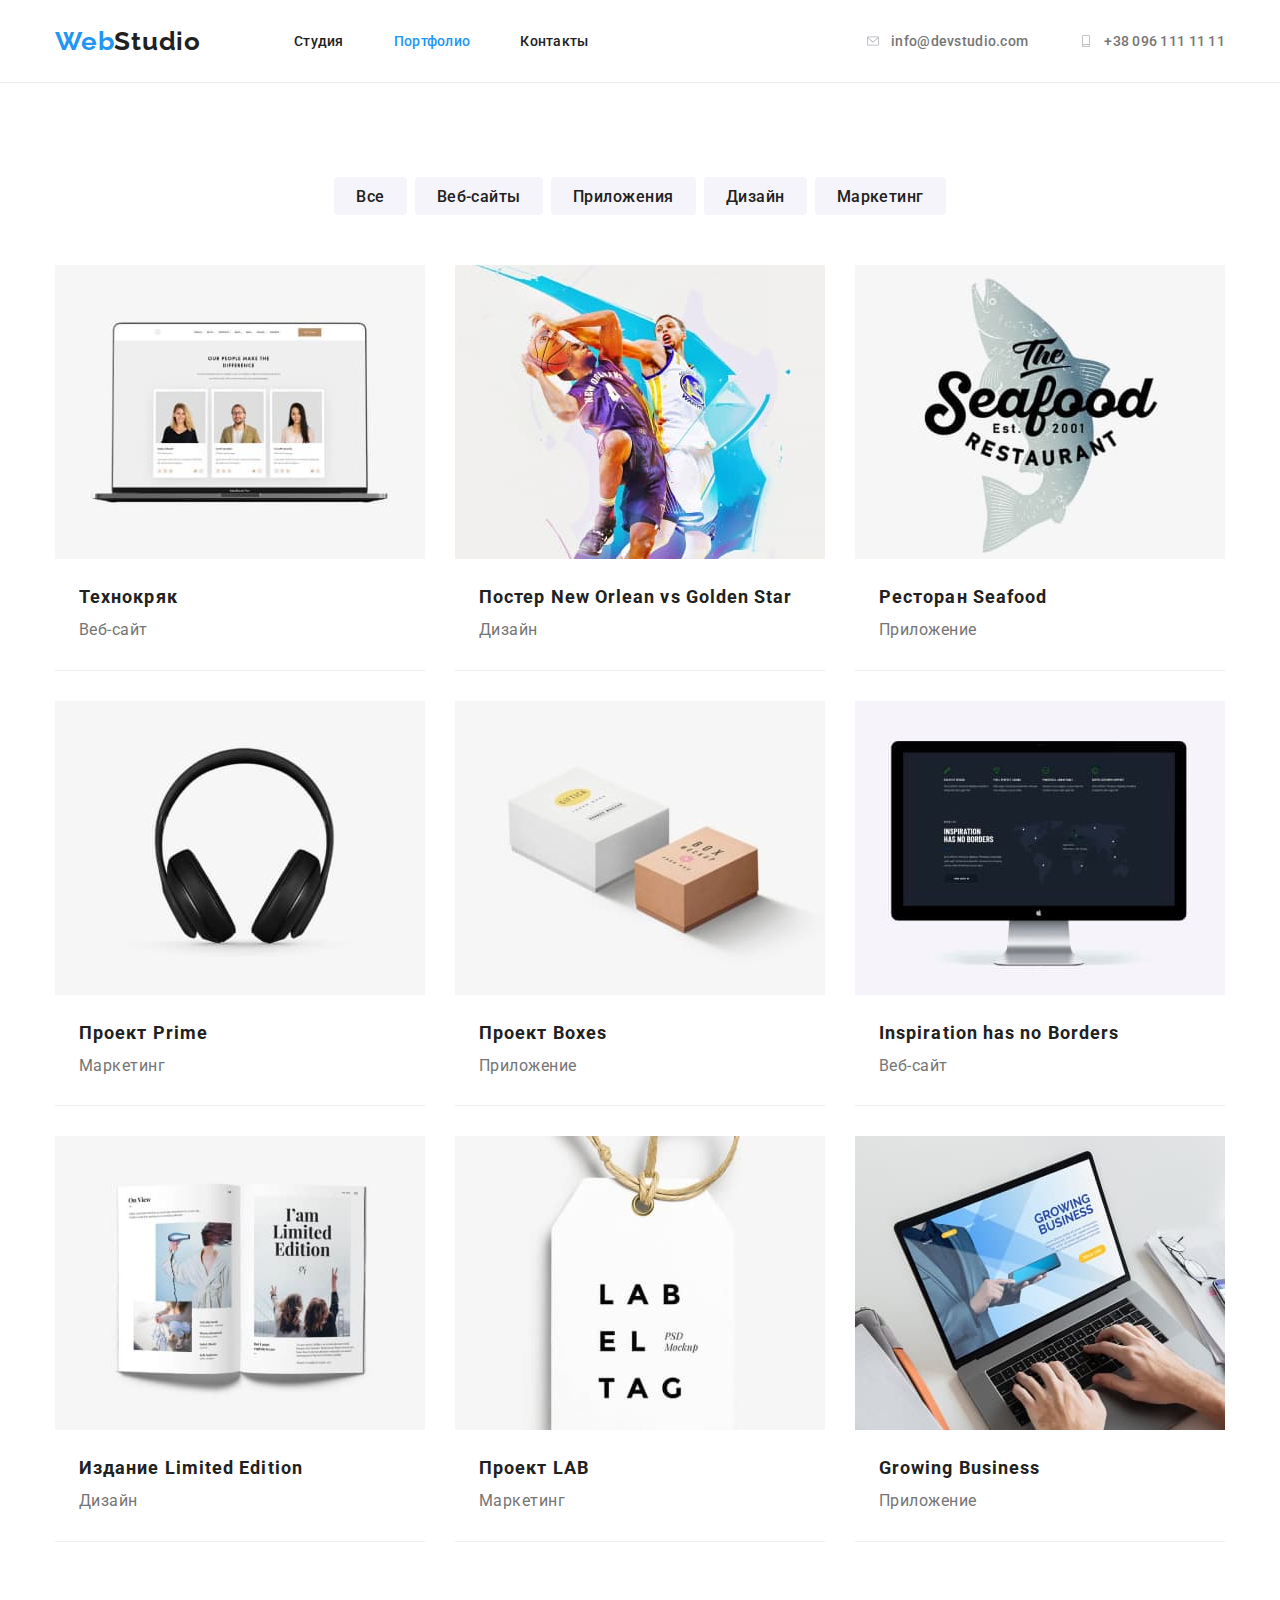
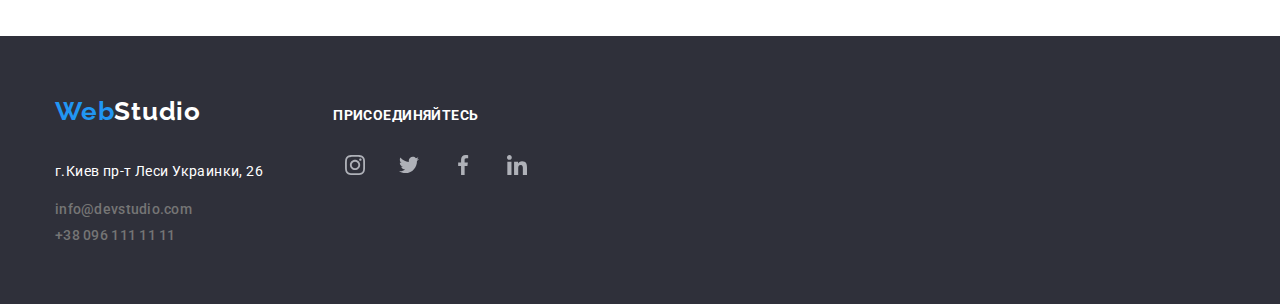
==== portfolio.html @ 6a150557 "Created project basics" ====
<!DOCTYPE html>
<html lang="en">

<head>
  <meta charset="UTF-8">
  <meta http-equiv="X-UA-Compatible" content="IE=edge">
  <meta name="viewport" content="width=device-width, initial-scale=1.0">
  <title>Portfolio</title>
  <link rel="preconnect" href="https://fonts.gstatic.com">
  <link href="https://fonts.googleapis.com/css2?family=Raleway:wght@700&family=Roboto:wght@400;500;700;900&display=swap"
    rel="stylesheet">
  <link rel="stylesheet" href="https://cdnjs.cloudflare.com/ajax/libs/modern-normalize/1.0.0/modern-normalize.min.css">
  <link rel="stylesheet" href="./css/styles.css">

</head>

<body>
  <!-- ==========HEADER========== -->
  <header class="header">
    <div class="container">
      <!-- =============HEADER-NAVIGATION============= -->
      <nav class="site-nav">
        <a class="header-logo link" href="./index.html"><span class="accent-logo">Web</span>Studio</a>
        <ul class="site-nav-list list">
          <li class="site-nav-list-item"><a href="./index.html" class="site-nav-list-link link">Студия</a>
          </li>
          <li class="site-nav-list-item"><a href="./portfolio.html"
              class="site-nav-list-link link current">Портфолио</a>
          </li>
          <li class="site-nav-list-item"><a href="" class="site-nav-list-link link">Контакты</a></li>
        </ul>
      </nav>
      <!--=============HEADER-CONTACTS-NAV=================-->
      <div>
      <ul class="contacts-nav list">
        <li class="contacts-nav-item" lang="en"><a class="contacts-nav-link link"
            href="mailto:info@devstudio.com">info@devstudio.com
            <svg class="icon-envelope">
              <use href="../img/icons.svg#envelope"></use>
            </svg>
          </a></li>
        <li class="contacts-nav-item"><a class="contacts-nav-link link" href="tel:+380961111111">+38 096 111
            11 11
            <svg class="icon-smartphone">
              <use href="../img/icons.svg#smartphone"></use>
            </svg>
          </a></li>
      </ul>
      </div>
    </div>
  </header>

  <main class="portfolio-page">

    <section class="portfolio-projects section">
      <div class="container">
        <!-- ==============PORTFOLIO-BUTTONS=============== -->
        <ul class="radiobuttons-list">
          <li class="radiobuttons-list-item"><button class="portfolio-button" type="button">Все</button></li>
          <li class="radiobuttons-list-item"><button class="portfolio-button" type="button">Веб-сайты</button>
          </li>
          <li class="radiobuttons-list-item"><button class="portfolio-button" type="button">Приложения</button></li>
          <li class="radiobuttons-list-item"><button class="portfolio-button" type="button">Дизайн</button>
          </li>
          <li class="radiobuttons-list-item"><button class="portfolio-button" type="button">Маркетинг</button>
          </li>
        </ul>

        <!-- ==============PORTFOLIO-PROJECTS=============== -->
        <!-- заголовок спрячется, но добавить aria label -->
        <h1 class="portfolio-title">Наши работы</h1>
        <ul class="portfolio-projects-list list">
          <li class="portfolio-projects-list-item"><a class="portfolio-project-card-link link" href="">
              <img class="portfolio-project-photo" src="./img/img_porfolio/img01.jpg" alt="вебсайт Технокряк" width="370">
              <div class="portfolio-project-card-text">
                <h2 class="project-title">Технокряк</h2>
                <p class="project-description">Веб-сайт</p>
              </div>
            </a>
          </li>
          <li class="portfolio-projects-list-item"><a class="portfolio-project-card-link link" href="">
              <img class="portfolio-project-photo" src="./img/img_porfolio/img02.jpg" alt="дизайн постера New Orlean"
                width="370">
              <div class="portfolio-project-card-text">
                <h2 class="project-title">Постер New Orlean vs Golden Star</h2>
                <p class="project-description">Дизайн</p>
              </div>
            </a>
          </li>
          <li class="portfolio-projects-list-item"> <a class="portfolio-project-card-link link" href=""><img class="portfolio-project-photo"
                src="./img/img_porfolio/img03.jpg" alt="приложение ресторана Seafood" width="370">
              <div class="portfolio-project-card-text">
                <h2 class="project-title">Ресторан Seafood</h2>
                <p class="project-description">Приложение</p>
              </div>
            </a>
          </li>
          <li class="portfolio-projects-list-item"> <a class="portfolio-project-card-link link" href=""><img class="portfolio-project-photo"
                src="./img/img_porfolio/img04.jpg" alt="маркетинг проекта Prime" width="370">
              <div class="portfolio-project-card-text">
                <h2 class="project-title">Проект Prime</h2>
                <p class="project-description">Маркетинг</p>
              </div>
            </a>
          </li>
          <li class="portfolio-projects-list-item"> <a class="portfolio-project-card-link link" href=""><img class="portfolio-project-photo"
                src="./img/img_porfolio/img05.jpg" alt="приложение Boxes" width="370">
              <div class="portfolio-project-card-text">
                <h2 class="project-title">Проект Boxes</h2>
                <p class="project-description">Приложение</p>
              </div>
            </a>
          </li>
          <li class="portfolio-projects-list-item"> <a class="portfolio-project-card-link link" href=""><img class="portfolio-project-photo"
                src="./img/img_porfolio/img06.jpg" alt="вебсайт Inspiration" width="370">
              <div class="portfolio-project-card-text">
                <h2 class="project-title">Inspiration has no Borders</h2>
                <p class="project-description">Веб-сайт</p>
              </div>
            </a>
          </li>
          <li class="portfolio-projects-list-item"> <a class="portfolio-project-card-link link" href=""><img class="portfolio-project-photo"
                src="./img/img_porfolio/img07.jpg" alt="дизайн издания Limited Edition" width="370">
              <div class="portfolio-project-card-text">
                <h2 class="project-title">Издание Limited Edition</h2>
                <p class="project-description">Дизайн</p>
              </div>
            </a>
          </li>
          <li class="portfolio-projects-list-item"> <a class="portfolio-project-card-link link" href=""><img class="portfolio-project-photo"
                src="./img/img_porfolio/img08.jpg" alt="маркетинг проекта LAB" width="370">
              <div class="portfolio-project-card-text">
                <h2 class="project-title">Проект LAB</h2>
                <p class="project-description">Маркетинг</p>
              </div>
            </a>
          </li>
          <li class="portfolio-projects-list-item"> <a class="portfolio-project-card-link link" href=""><img class="portfolio-project-photo"
                src="./img/img_porfolio/img09.jpg" alt="приложение Growing Business" width="370">
              <div class="portfolio-project-card-text">
                <h2 class="project-title">Growing Business</h2>
                <p class="project-description">Приложение</p>
              </div>
            </a>
          </li>
        </ul>
      </div>
    </section>
  </main>

  <!-- ==========FOOTER============== -->

<footer class="footer">
  <div class="container">
    <div class="footer-wrapper">
      <div class="left-side">
        <a class="footer-logo link" href="./index.html"><span class="accent-logo">Web</span>Studio</a>
        <address lang="ru">
          <ul class="footer-links list">
            <li class="footer-links-item"><a class="footer-address link"
                href="https://www.google.com/maps/place/%D0%B1%D1%83%D0%BB.+%D0%9B%D0%B5%D1%81%D0%B8+%D0%A3%D0%BA%D1%80%D0%B0%D0%B8%D0%BD%D0%BA%D0%B8,+26,+%D0%9A%D0%B8%D0%B5%D0%B2,+02000/@50.4265807,30.5361971,17z/data=!3m1!4b1!4m5!3m4!1s0x40d4cf0e033ecbe9:0x57a4dffefec77da0!8m2!3d50.4265807!4d30.5383859"
                target="_blank">г.Киев
                пр-т Леси Украинки, 26</a></li>
            <li class="footer-links-item"><a class="footer-links-link link"
                href="mailto:info@devstudio.com">info@devstudio.com</a></li>
            <li class="footer-links-item"><a class="footer-links-link link" href="tel:+380961111111">+38 096 111 11
                11</a></li>
          </ul>
        </address>
      </div>
      <div class="right-side">
        <div class="join-us">
          <p class="join-us-slogan">присоединяйтесь</p>
          <ul class="social-links-list list">
            <li class="social-links-list-item">
              <svg class="social-links-icon">
                <use href="./img/icons.svg#instagram"></use>
              </svg>
            </li>
            <li class="social-links-list-item">
              <svg class="social-links-icon">
                <use href="./img/icons.svg#twitter"></use>
              </svg>
            </li>
            <li class="social-links-list-item">
              <svg class="social-links-icon">
                <use href="./img/icons.svg#facebook"></use>
              </svg>
            </li>
            <li class="social-links-list-item">
              <svg class="social-links-icon">
                <use href="./img/icons.svg#linkedin"></use>
              </svg>
            </li>
          </ul>
        </div>
      </div>
    </div>
  </div>
</footer>
</body>

</html>
---- css/styles.css ----
:root {
  --primary-text-color: #212121;
  --secondary-text-color: #757575;
  --accent-color: #2196f3;
  --white-color: #ffffff;
  --primary-font-family: "Roboto", sans-serif;
  --primary-font-style: normal;
  --secondary-bg-color: #f5f4fa;
  --basic-icon-color: #afb1b8;
}

/* Roboto 400, 500, 700, 900, Raleway 700
font-family: "Raleway", sans-serif;
font-family: "Roboto", sans-serif;*/

/* main css */
h1,
h2,
h3,
h4,
h5,
h6,
p {
  margin: 0;
}

ul,
ol {
  padding: 0;
  margin: 0;
}

img {
  display: block;
}

.list {
  list-style: none;
}

.link {
  text-decoration: none;
}

body {
  background-color: var(--white-color);
  color: var(--primary-text-color);
  font-family: var(--primary-font-family);
  font-style: var(--primary-font-style);
}

/* ==========COMPONENTS============ */
/* ========BUTTON=========== */
.button {
  display: block;
  cursor: pointer;
  min-width: 200px;
  min-height: 50px;
  background-color: var(--accent-color);
  color: #ffffff;
  text-align: center;
  border: none;
  border-radius: 3px;
  font-size: 16px;
  font-weight: 700;
  line-height: 1.88;
  letter-spacing: 0.06em;
  margin: 0 auto;
}
.button:hover,
.button:focus {
  color: #000000;
}
/* ========end of BUTTON=========== */
/* ========LOGO=========== */
.header-logo,
.accent-logo,
.footer-logo {
  font-family: "Raleway", sans-serif;
  font-weight: 700;
  font-size: 26px;
  line-height: 1.2;
  letter-spacing: 0.03em;
}
.header-logo {
  color: var(--primary-text-color);
  padding-top: 24px;
  padding-bottom: 24px;
  margin-right: 93px;
}
.footer-logo {
  display: inline-block;
  color: var(--white-color);
  margin-bottom: 33px;
}
.accent-logo {
  color: var(--accent-color);
}
/* ========end of LOGO=========== */

.container {
  width: 1200px;
  padding-left: 15px;
  padding-right: 15px;
  margin-left: auto;
  margin-right: auto;
}
.section {
  padding-top: 94px;
  padding-bottom: 94px;
}
/* ==========end of COMPONENTS============ */

/* =========HEADER=========== */

.header {
  background-color: var(--white-color);
  margin: 0;
  border-bottom: 1px solid #ececec;
}
.header .container {
  display: flex;
  align-items: center;
  justify-content: space-between;
}

/* ======HEADER-NAVIGATION======= */
.site-nav,
.site-nav-list,
.contacts-nav {
  display: flex;
  align-items: center;
}
.site-nav-list {
  justify-content: space-between;
}
.site-nav-list-item {
  padding-top: 32px;
  padding-bottom: 32px;
}
.site-nav-list-link {
  color: var(--primary-text-color);
  font-weight: 500;
  font-size: 14px;
  line-height: 1.1;
  letter-spacing: 0.02em;
}
.site-nav-list-item:not(:last-child) {
  margin-right: 50px;
}
.site-nav-list-link:hover,
.site-nav-list-link:focus {
  color: var(--accent-color);
}
.site-nav-list-link.current {
  color: var(--accent-color);
}
.site-nav-list-link.current:active {
  color: var(--accent-color);
}
/* ======end of HEADER-NAVIGATION======= */

/* ======HEADER CONTACTS-NAV======= */
.contacts-nav-link {
  display: inline-block;
  align-items: center;
  color: var(--secondary-text-color);
  font-weight: 500;
  font-size: 14px;
  line-height: 1.1;
  letter-spacing: 0.02em;
}
.contacts-nav-link:hover,
.contacts-nav-link:focus {
  color: var(--accent-color);
}
.contacts-nav-link:hover .icon-envelope,
.contacts-nav-link:focus .icon-envelope {
  fill: var(--accent-color);
}
.contacts-nav-link:hover .icon-smartphone,
.contacts-nav-link:focus .icon-smartphone {
  fill: var(--accent-color);
}
.contacts-nav-item:not(:last-child) {
  margin-right: 50px;
}
.icon-envelope {
  display: inline-block;
  width: 16px;
  height: 12px;
  fill: var(--basic-icon-color);
  margin-right: 10px;
}
.contacts-nav-link {
  display: flex;
  flex-direction: row-reverse;
  align-items: center;
  justify-content: center;
}
.icon-smartphone {
  display: inline-block;
  width: 16px;
  height: 12px;
  fill: var(--basic-icon-color);
  margin-right: 10px;
}

/* ======end of HEADER CONTACTS-NAV======= */
/* =========end of HEADER=========== */

/* ==========MAIN PAGE sections============== */
/* ==========HERO============ */
.hero-title,
.feature-title {
  text-transform: uppercase;
}
.hero {
  background-color: #2f303a;
  background-image: linear-gradient(
      rgba(47, 48, 58, 0.4),
      rgba(47, 48, 58, 0.4)
    ),
    url("../img/hero1600bg.jpg");
  background-repeat: no-repeat;
  background-position: center;
  background-size: cover;
  max-width: 1600px;
  background-origin: padding-box;
  margin: 0 auto;
}

.hero .container {
  padding-top: 200px;
  padding-bottom: 200px;
}
.hero-title {
  font-size: 44px;
  font-weight: 900;
  line-height: 1.4;
  letter-spacing: 0.06em;
  color: var(--white-color);
  margin-bottom: 30px;
  text-align: center;
}

/* =============FEATURES==================== */

.feature-section,
.about-section {
  background-color: var(--white-color);
}
.feature-list {
  display: flex;
  flex-direction: row;
  flex-wrap: wrap;
  align-items: center;
  margin-top: -30px;
  margin-left: -30px;
}
.feature-list-item {
  flex-basis: calc((100% - 4 * 30px) / 4);
  margin-top: 30px;
  margin-left: 30px;
}
.feature-section .section-title {
  display: none;
}
.section-title,
.feature-title {
  font-weight: 700;
  line-height: 1.2;
  letter-spacing: 0.03em;
}
.section-title {
  font-size: 36px;
  margin-bottom: 50px;
  text-align: center;
}
.feature-title {
  font-weight: 700;
  font-size: 14px;
  line-height: 1.2;
  letter-spacing: 0.03em;
  margin-bottom: 10px;
}
.feature-section .feature-description {
  margin: 0;
}
.feature-list-item {
  display: flex;
  flex-direction: column;
}
.feature-item-logo {
  display: block;
  width: 70px;
  height: 70px;
}
.feature-card-wrapper-top {
  display: flex;
  width: 270px;
  height: 120px;
  background-color: var(--secondary-bg-color);
  margin-bottom: 30px;
  align-items: center;
  justify-content: center;
  padding: 25px 100px;
}
/* =============end of FEATURES==================== */
/* =============ABOUT==================== */
.about-list {
  display: flex;
  flex-wrap: wrap;
  margin-top: -30px;
  margin-left: -30px;
}
.about-list-item {
  flex-basis: calc((100% - 3 * 30px) / 3);
  margin-top: 30px;
  margin-left: 30px;
}
.feature-section {
  padding-bottom: 0;
}
/* =============end of ABOUT==================== */
/* =============OUR TEAM==================== */
.team-section {
  background-color: var(--secondary-bg-color);
}
.team-role,
.feature-description {
  color: var(--secondary-text-color);
  font-size: 14px;
  font-weight: 400;
  line-height: 1.7;
  letter-spacing: 0.03em;
}
.team-role {
  display: inline-block;
  font-size: 16px;
  margin: 0 0 16px 0;
}
.team-member-name {
  font-weight: 500;
  font-size: 16px;
  line-height: 1.2;
  letter-spacing: 0.03em;
  margin-bottom: 10px;
}
.our-team-list {
  display: flex;
  flex-wrap: wrap;
  margin-top: -30px;
  margin-left: -30px;
}
.our-team-list-item {
  flex-basis: calc((100% - 4 * 30px) / 4);
  margin-top: 30px;
  margin-left: 30px;
}
.member-card-text {
  padding-top: 30px;
  padding-bottom: 30px;
  text-align: center;
  background-color: var(--white-color);
}
.social-links-list-item {
  display: block;
  width: 44px;
  height: 44px;
  border: 1px solid transparent;
  border-radius: 50%;
  display: flex;
  align-items: center;
  justify-content: center;
}
.social-links-list-item:not(:last-child) {
  margin-right: 10px;
}
.social-links-icon {
  display: block;
  width: 20px;
  height: 20px;
  fill: var(--basic-icon-color);
}
.social-links-list-item:hover,
.social-links-list-item:focus {
  background-color: var(--accent-color);
  border: 1px solid transparent;
}
.social-links-list-item:hover .social-links-icon,
.social-links-list-item:focus .social-links-icon {
  fill: var(--white-color);
}

.social-links-list {
  display: flex;
  align-items: center;
  justify-content: center;
}
.our-team-list-item {
  filter: drop-shadow(0px 4px 4px rgba(0, 0, 0, 0.25));
}
/* =============end of OUR TEAM==================== */
/* =============OUR CLIENTS==================== */
.icon-logo {
  fill: var(--basic-icon-color);
  display: flex;
  align-items: center;
  justify-content: center;
  background-size: cover;
}
.icon-logo:hover,
.icon-logo:focus {
  fill: var(--accent-color);
}
.our-clients-list-item:hover,
.our-clients-list-item:focus {
  border-color: var(--accent-color);
}
.icon-logo-1 {
  display: block;
  width: 45px;
  height: 50px;
}
.icon-logo-2 {
  display: block;
  width: 40px;
  height: 52px;
}
.icon-logo-3 {
  display: block;
  width: 42px;
  height: 43px;
}
.icon-logo-4 {
  display: block;
  width: 80px;
  height: 43px;
}
/* 4-му лого не применяется его правильный размер, он слишком мал */
.icon-logo-5 {
  display: block;
  width: 59px;
  height: 47px;
}
.icon-logo-6 {
  display: block;
  width: 89px;
  height: 46px;
}

.our-clients-list {
  display: flex;
  flex-direction: row;
  align-items: center;
  justify-content: space-between;
  flex-wrap: wrap;
  margin-top: -30px;
  margin-left: -30px;
}
.our-clients-list-item {
  flex-basis: calc((100% - 6 * 30px) / 6);
  border: 1px solid var(--basic-icon-color);
  border-radius: 4px;
  min-height: 90px;
  margin-top: 30px;
  margin-left: 30px;
  box-sizing: border-box;
}

/* =============end of OUR CLIENTS==================== */

/* =============FOOTER==================== */
.footer {
  background-color: #2f303a;
  padding-top: 60px;
  padding-bottom: 60px;
}
.footer-address {
  display: inline-block;
  color: var(--white-color);
  font-style: var(--primary-font-style);
  font-size: 14px;
  font-weight: 400;
  line-height: 1.7;
  letter-spacing: 0.03em;
  margin-bottom: 8px;
}
.footer-links-item:not(:last-child) {
  margin-bottom: 8px;
}
.footer-links-link {
  font-style: normal;
  color: var(--secondary-text-color);
  font-weight: 500;
  font-size: 14px;
  line-height: 1.1;
  letter-spacing: 0.02em;
}
.footer-address:hover,
.footer-address:focus,
.footer-links-link:hover,
.footer-links-link:focus {
  color: var(--accent-color);
}
/* .footer-address:visited,
.footer-links-link:visited {
  color: var(--white-color);
} */
/* !!!!!!! - после открытия вебсайта в отдельном tab цвет остается accent, не белым. Что добавить? 
Когда добавляю :visited, пропадает hover&focus*/

.join-us-slogan {
  display: block;
  font-weight: 700;
  font-size: 14px;
  line-height: 1.1;
  letter-spacing: 0.03em;
  text-transform: uppercase;
  color: var(--white-color);
  margin-left: 70px;
  margin-bottom: 20px;
  margin-top: 12px;
}
.footer-wrapper {
  display: flex;
}
.join-us .social-links-list {
  margin-left: 70px;
}
.right-side {
  display: flex;
  flex-direction: column;
  justify-content: space-between;
  vertical-align: top;
}
/* ============END OF FOOTER=========== */
/* ==========END of MAIN PAGE sections============== */

/* ===========PORTFOLIO page============== */

.portfolio-page {
  background-color: var(--white-color);
  margin: 0;
}
.portfolio-title {
  display: none;
}

/*========PORTFOLIO-BUTTONS==========  */
.radiobuttons-list {
  display: flex;
  justify-content: center;
}
.radiobuttons-list-item {
  display: inline-block;
  padding: 0;
  margin-bottom: 50px;
}
.radiobuttons-list-item:not(:last-child) {
  margin-right: 8px;
}
.portfolio-button {
  font-weight: 500;
  font-size: 16px;
  line-height: 1.6;
  letter-spacing: 0.03em;
  color: var(--primary-text-color);
  background-color: var(--secondary-bg-color);
  border: none;
  border-radius: 4px;
  min-height: 38px;
  padding: 6px 22px;
}
.portfolio-button:hover,
.portfolio-button:focus {
  color: var(--white-color);
  background-color: var(--accent-color);
}
/*========end of PORTFOLIO-BUTTONS==========  */
/*========PORTFOLIO-PROJECTS==========  */
.portfolio-projects-list {
  display: flex;
  flex-wrap: wrap;
  margin-left: -30px;
  margin-top: -30px;
  margin-right: -30px;
}
.portfolio-projects-list-item {
  margin-left: 30px;
  margin-top: 30px;
  border-bottom: 1px solid #eeeeee;
}

.portfolio-projects-list-item:hover,
.portfolio-projects-list-item:focus {
  filter: drop-shadow(0px 4px 4px rgba(0, 0, 0, 0.25));
}

.portfolio-project-card-text {
  padding: 20px 24px;
  background-color: var(--white-color);
}
.project-title {
  font-weight: 700;
  font-size: 18px;
  line-height: 2;
  color: var(--primary-text-color);
  letter-spacing: 0.06em;
}
.project-description {
  font-weight: 400;
  font-size: 16px;
  line-height: 1.9;
  color: var(--secondary-text-color);
  letter-spacing: 0.03em;
  margin-bottom: 4px;
}

/* ===========END of PORTFOLIO page============== */
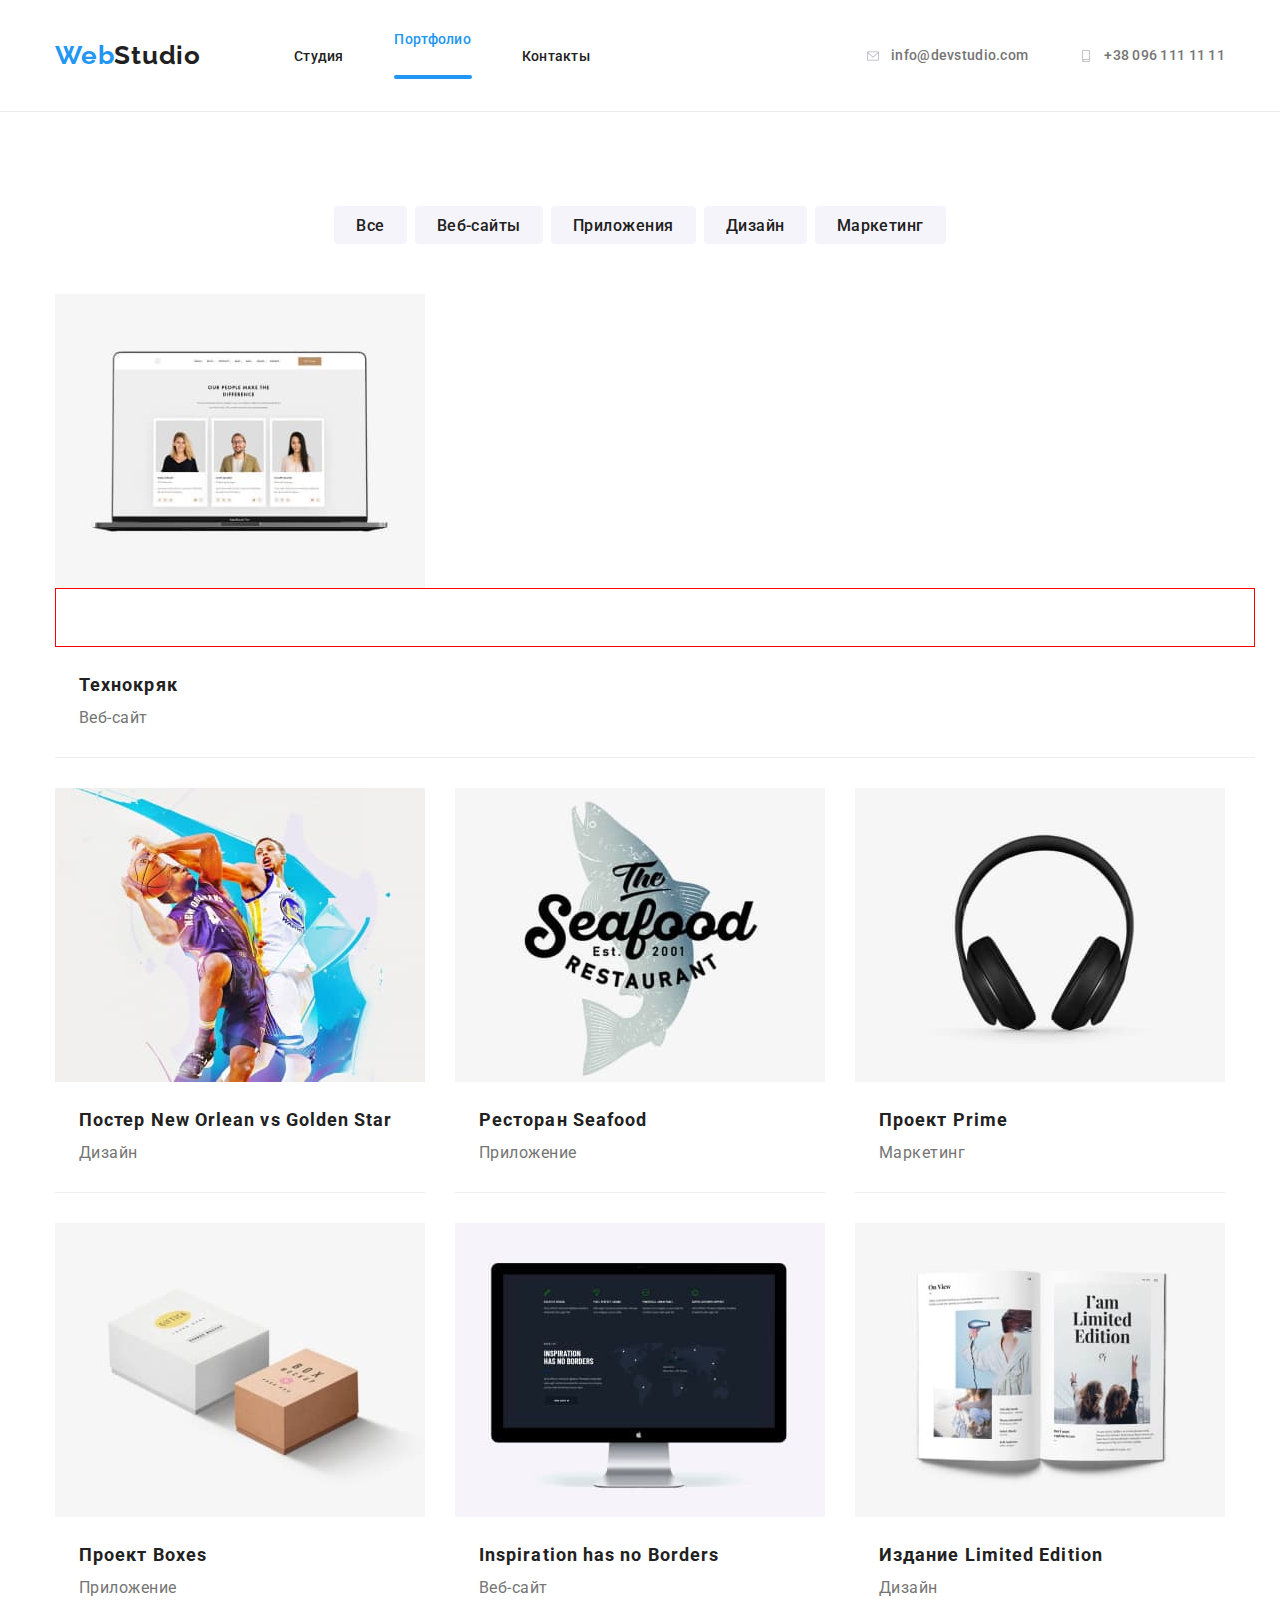
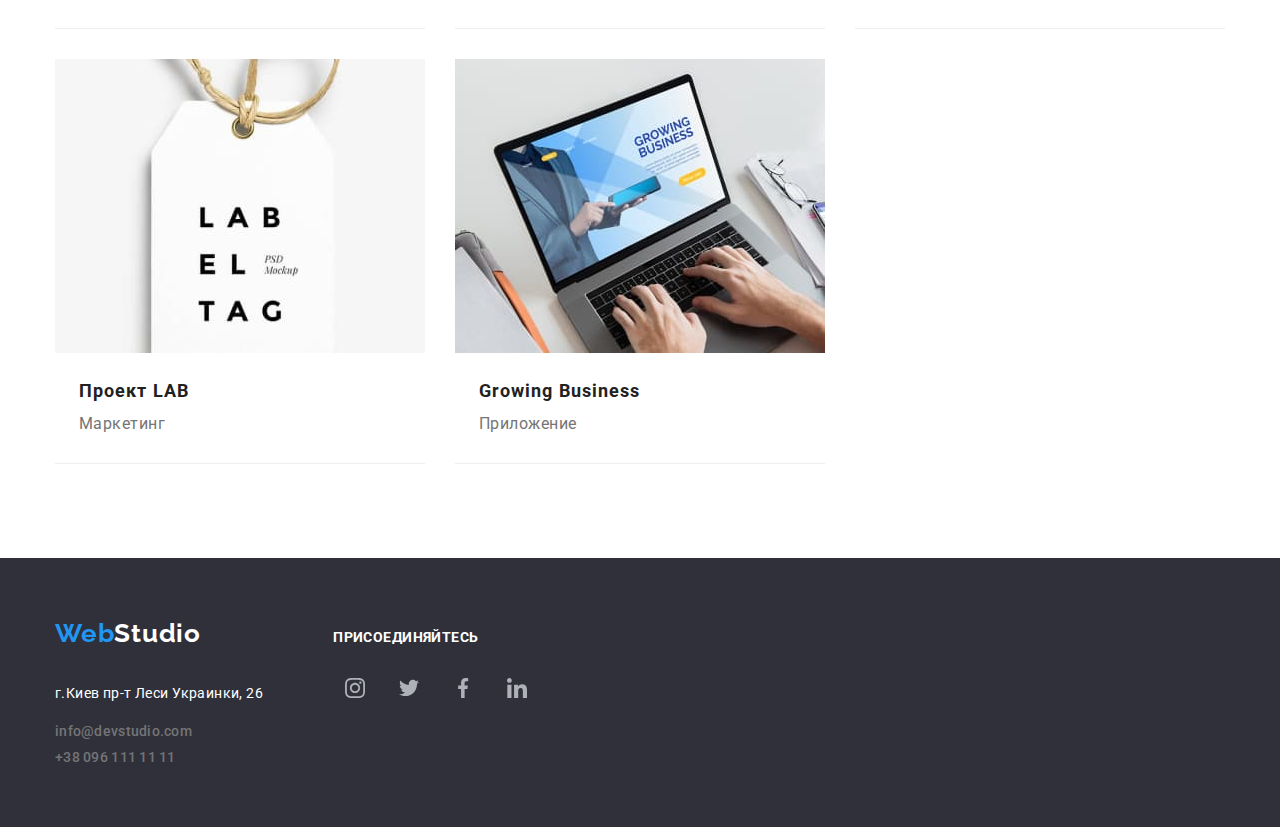
==== commit afa5411f: "added modal & thumb text" ====
--- a/portfolio.html
+++ b/portfolio.html
@@ -70,8 +70,14 @@
         <!-- заголовок спрячется, но добавить aria label -->
         <h1 class="portfolio-title">Наши работы</h1>
         <ul class="portfolio-projects-list list">
-          <li class="portfolio-projects-list-item"><a class="portfolio-project-card-link link" href="">
-              <img class="portfolio-project-photo" src="./img/img_porfolio/img01.jpg" alt="вебсайт Технокряк" width="370">
+          <li class="portfolio-projects-list-item">
+            <a class="portfolio-project-card-link link" href="">
+
+                  <img class="portfolio-project-photo" src="./img/img_porfolio/img01.jpg" alt="вебсайт Технокряк" width="370">
+                  <p class="overlay-text">Технокряк это современная площадка распространения коронавируса. Компании используют эту
+                    платформу для цифрового
+                    шпионажа и атак на защищённые сервера конкурентов.</p>
+
               <div class="portfolio-project-card-text">
                 <h2 class="project-title">Технокряк</h2>
                 <p class="project-description">Веб-сайт</p>
--- a/css/styles.css
+++ b/css/styles.css
@@ -47,6 +47,7 @@
   color: var(--primary-text-color);
   font-family: var(--primary-font-family);
   font-style: var(--primary-font-style);
+  /* padding-top: высота шапки 82,4px*/
 }
 
 /* ==========COMPONENTS============ */
@@ -114,6 +115,10 @@
 /* =========HEADER=========== */
 
 .header {
+  /* position: fixed;
+  width: 100%;
+  top: 0;
+  left: 0; */
   background-color: var(--white-color);
   margin: 0;
   border-bottom: 1px solid #ececec;
@@ -157,6 +162,23 @@
 }
 .site-nav-list-link.current:active {
   color: var(--accent-color);
+}
+.current {
+  display: flex;
+  flex-direction: column;
+  align-items: center;
+  /* опустить ниже */
+}
+
+.current::after {
+  content: "";
+  display: inline-block;
+  width: 78px;
+  /* не ОК для студии, задать переменной по длине слова */
+  height: 4px;
+  border-radius: 2px;
+  background-color: var(--accent-color);
+  margin-top: 28px;
 }
 /* ======end of HEADER-NAVIGATION======= */
 
@@ -243,6 +265,64 @@
   margin-bottom: 30px;
   text-align: center;
 }
+.backdrop {
+  cursor: not-allowed;
+  display: flex;
+  width: 100vw;
+  height: 100vh;
+  background-color: rgba(0, 0, 0, 0.1);
+  border: 1px solid rgba(0, 0, 0, 0.1);
+  position: fixed;
+  left: 0;
+  right: 0;
+  top: 0;
+  bottom: 0;
+  margin: auto;
+  z-index: 1;
+}
+.backdrop.is-hidden {
+  /* visibility: ; */
+  opacity: 0;
+  pointer-events: none;
+}
+.modal {
+  /* padding: 2rem 1rem; */
+  position: absolute;
+  left: 50%;
+  top: 50%;
+  transform: translate(-50%, -50%);
+  box-sizing: border-box;
+  width: 528px;
+  height: 581px;
+  border-radius: 4px;
+  background-color: var(--white-color);
+  cursor: pointer;
+  margin: auto;
+  box-shadow: 0px 2px 1px 0px rgba(0, 0, 0, 0.2);
+  box-shadow: 0px 1px 1px 0px rgba(0, 0, 0, 0.14);
+  box-shadow: 0px 1px 3px 0px rgba(0, 0, 0, 0.12);
+}
+.close-button {
+  position: absolute;
+  top: 8px;
+  right: 8px;
+  cursor: pointer;
+  display: block;
+  width: 30px;
+  height: 30px;
+  box-sizing: border-box;
+  background: #ffffff;
+  border: 1px solid rgba(0, 0, 0, 0.1);
+  border-radius: 50%;
+}
+.close-button-icon {
+  display: block;
+  width: 18px;
+  height: 18px;
+  fill: black;
+}
+/* .close-button-icon {
+/* добавить svg close на экран*/
 
 /* =============FEATURES==================== */
 
@@ -315,12 +395,36 @@
   margin-left: -30px;
 }
 .about-list-item {
+  position: relative;
   flex-basis: calc((100% - 3 * 30px) / 3);
   margin-top: 30px;
   margin-left: 30px;
 }
 .feature-section {
   padding-bottom: 0;
+}
+.card-text-box {
+  position: absolute;
+  left: 0;
+  bottom: 0;
+  display: flex;
+  align-items: center;
+  justify-content: center;
+  width: 100%;
+  height: 70px;
+  z-index: 2;
+  background-color: rgba(47, 48, 58, 0.8);
+  filter: drop-shadow(0px 4px 4px rgba(0, 0, 0, 0.25));
+}
+
+.card-text {
+  display: inline-block;
+  font-weight: 700;
+  font-size: 14px;
+  line-height: 1.14;
+  letter-spacing: 0.03em;
+  text-transform: uppercase;
+  color: var(--white-color);
 }
 /* =============end of ABOUT==================== */
 /* =============OUR TEAM==================== */
@@ -549,6 +653,7 @@
 }
 
 /*========PORTFOLIO-BUTTONS==========  */
+
 .radiobuttons-list {
   display: flex;
   justify-content: center;
@@ -618,4 +723,27 @@
   margin-bottom: 4px;
 }
 
+/* .portfolio-project-overlay::before {
+  display: inline-block;
+  position: absolute;
+  content: "";
+  width: 100%;
+  height: 100%;
+  background-color: var(--accent-color);
+  opacity: 0.5;
+  z-index: 1;
+  padding: 24px 63px;
+} */
+.overlay-text {
+  font-size: 18px;
+  font-weight: 400;
+  line-height: 1.56;
+  letter-spacing: 0.03em;
+  color: var(--white-color);
+  /* position: absolute;
+  top: 0;
+  left: 0; */
+  border: 1px solid red;
+}
+
 /* ===========END of PORTFOLIO page============== */
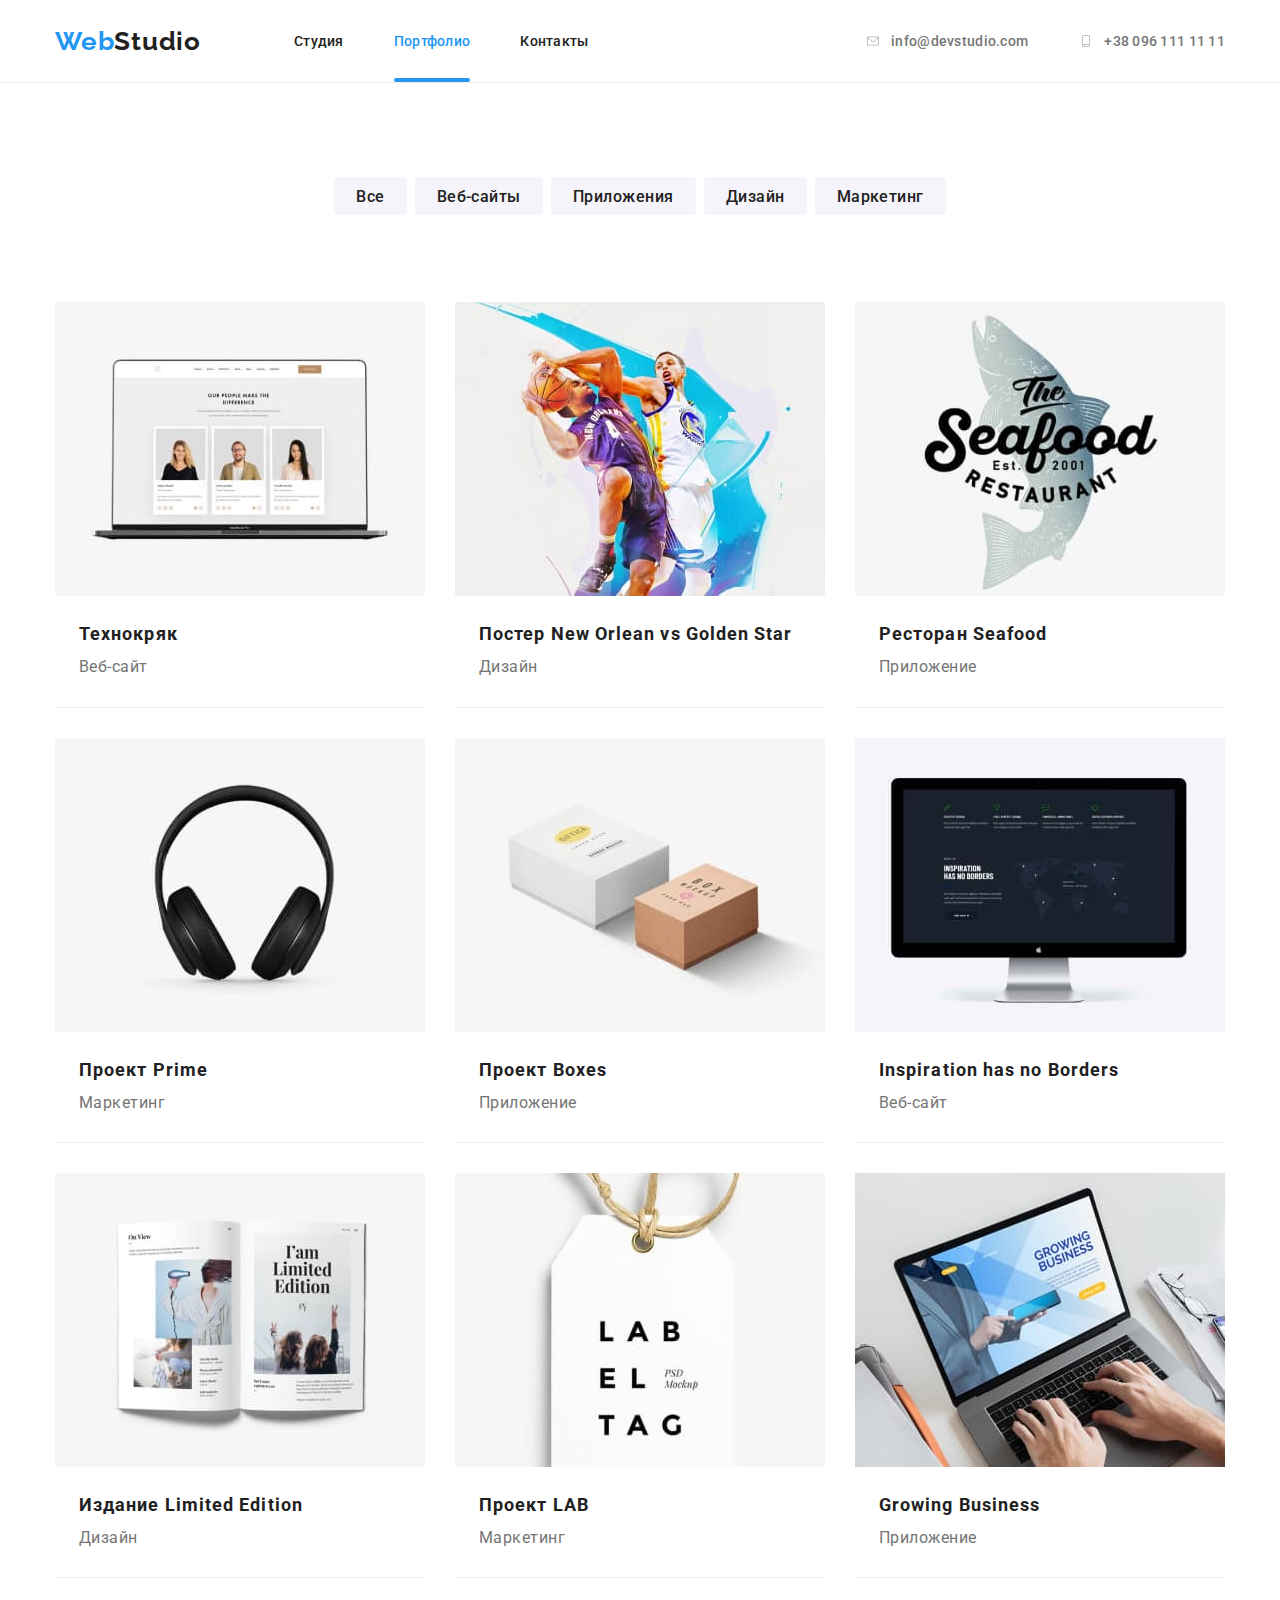
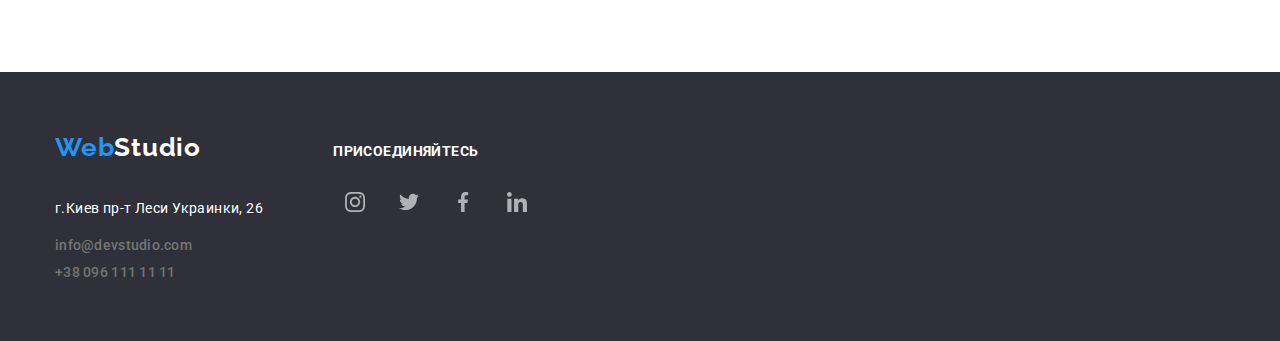
==== commit 914436a9: "added backdrop, modal & transitions" ====
--- a/portfolio.html
+++ b/portfolio.html
@@ -32,20 +32,20 @@
       </nav>
       <!--=============HEADER-CONTACTS-NAV=================-->
       <div>
-      <ul class="contacts-nav list">
-        <li class="contacts-nav-item" lang="en"><a class="contacts-nav-link link"
-            href="mailto:info@devstudio.com">info@devstudio.com
-            <svg class="icon-envelope">
-              <use href="../img/icons.svg#envelope"></use>
-            </svg>
-          </a></li>
-        <li class="contacts-nav-item"><a class="contacts-nav-link link" href="tel:+380961111111">+38 096 111
-            11 11
-            <svg class="icon-smartphone">
-              <use href="../img/icons.svg#smartphone"></use>
-            </svg>
-          </a></li>
-      </ul>
+        <ul class="contacts-nav list">
+          <li class="contacts-nav-item" lang="en"><a class="contacts-nav-link link"
+              href="mailto:info@devstudio.com">info@devstudio.com
+              <svg class="icon-envelope">
+                <use href="./img/icons.svg#envelope"></use>
+              </svg>
+            </a></li>
+          <li class="contacts-nav-item"><a class="contacts-nav-link link" href="tel:+380961111111">+38 096 111
+              11 11
+              <svg class="icon-smartphone">
+                <use href="./img/icons.svg#smartphone"></use>
+              </svg>
+            </a></li>
+        </ul>
       </div>
     </div>
   </header>
@@ -68,81 +68,128 @@
 
         <!-- ==============PORTFOLIO-PROJECTS=============== -->
         <!-- заголовок спрячется, но добавить aria label -->
-        <h1 class="portfolio-title">Наши работы</h1>
+        <h1 class="portfolio-title is-hidden">Наши работы</h1>
         <ul class="portfolio-projects-list list">
           <li class="portfolio-projects-list-item">
             <a class="portfolio-project-card-link link" href="">
-
-                  <img class="portfolio-project-photo" src="./img/img_porfolio/img01.jpg" alt="вебсайт Технокряк" width="370">
-                  <p class="overlay-text">Технокряк это современная площадка распространения коронавируса. Компании используют эту
-                    платформу для цифрового
-                    шпионажа и атак на защищённые сервера конкурентов.</p>
-
+              <img class="portfolio-project-photo" src="./img/img_porfolio/img01.jpg" alt="вебсайт Технокряк"
+                width="370">
+              <div class="overlay">
+                <p class="overlay-text">Технокряк это современная площадка распространения коронавируса. Компании
+                  используют эту платформу для цифрового шпионажа и атак на защищённые сервера конкурентов.</p>
+              </div>
               <div class="portfolio-project-card-text">
                 <h2 class="project-title">Технокряк</h2>
                 <p class="project-description">Веб-сайт</p>
               </div>
             </a>
           </li>
-          <li class="portfolio-projects-list-item"><a class="portfolio-project-card-link link" href="">
+          <li class="portfolio-projects-list-item">
+            <a class="portfolio-project-card-link link" href="">
               <img class="portfolio-project-photo" src="./img/img_porfolio/img02.jpg" alt="дизайн постера New Orlean"
                 width="370">
+              <div class="overlay">
+                <p class="overlay-text">Технокряк это современная площадка распространения коронавируса. Компании
+                  используют эту платформу для цифрового шпионажа и атак на защищённые сервера конкурентов.</p>
+              </div>
               <div class="portfolio-project-card-text">
                 <h2 class="project-title">Постер New Orlean vs Golden Star</h2>
                 <p class="project-description">Дизайн</p>
               </div>
             </a>
           </li>
-          <li class="portfolio-projects-list-item"> <a class="portfolio-project-card-link link" href=""><img class="portfolio-project-photo"
-                src="./img/img_porfolio/img03.jpg" alt="приложение ресторана Seafood" width="370">
+          <li class="portfolio-projects-list-item">
+            <a class="portfolio-project-card-link link" href="">
+              <img class="portfolio-project-photo" src="./img/img_porfolio/img03.jpg" alt="приложение ресторана Seafood"
+                width="370">
+              <div class="overlay">
+                <p class="overlay-text">Технокряк это современная площадка распространения коронавируса. Компании
+                  используют эту платформу для цифрового шпионажа и атак на защищённые сервера конкурентов.</p>
+              </div>
               <div class="portfolio-project-card-text">
                 <h2 class="project-title">Ресторан Seafood</h2>
                 <p class="project-description">Приложение</p>
               </div>
             </a>
           </li>
-          <li class="portfolio-projects-list-item"> <a class="portfolio-project-card-link link" href=""><img class="portfolio-project-photo"
-                src="./img/img_porfolio/img04.jpg" alt="маркетинг проекта Prime" width="370">
+          <li class="portfolio-projects-list-item">
+            <a class="portfolio-project-card-link link" href="">
+              <img class="portfolio-project-photo" src="./img/img_porfolio/img04.jpg" alt="маркетинг проекта Prime"
+                width="370">
+              <div class="overlay">
+                <p class="overlay-text">Технокряк это современная площадка распространения коронавируса. Компании
+                  используют эту платформу для цифрового шпионажа и атак на защищённые сервера конкурентов.</p>
+              </div>
               <div class="portfolio-project-card-text">
                 <h2 class="project-title">Проект Prime</h2>
                 <p class="project-description">Маркетинг</p>
               </div>
             </a>
           </li>
-          <li class="portfolio-projects-list-item"> <a class="portfolio-project-card-link link" href=""><img class="portfolio-project-photo"
-                src="./img/img_porfolio/img05.jpg" alt="приложение Boxes" width="370">
+          <li class="portfolio-projects-list-item">
+            <a class="portfolio-project-card-link link" href="">
+              <img class="portfolio-project-photo" src="./img/img_porfolio/img05.jpg" alt="приложение Boxes"
+                width="370">
+              <div class="overlay">
+                <p class="overlay-text">Технокряк это современная площадка распространения коронавируса. Компании
+                  используют эту платформу для цифрового шпионажа и атак на защищённые сервера конкурентов.</p>
+              </div>
               <div class="portfolio-project-card-text">
                 <h2 class="project-title">Проект Boxes</h2>
                 <p class="project-description">Приложение</p>
               </div>
             </a>
           </li>
-          <li class="portfolio-projects-list-item"> <a class="portfolio-project-card-link link" href=""><img class="portfolio-project-photo"
-                src="./img/img_porfolio/img06.jpg" alt="вебсайт Inspiration" width="370">
+          <li class="portfolio-projects-list-item">
+            <a class="portfolio-project-card-link link" href="">
+              <img class="portfolio-project-photo" src="./img/img_porfolio/img06.jpg" alt="вебсайт Inspiration"
+                width="370">
+              <div class="overlay">
+                <p class="overlay-text">Технокряк это современная площадка распространения коронавируса. Компании
+                  используют эту платформу для цифрового шпионажа и атак на защищённые сервера конкурентов.</p>
+              </div>
               <div class="portfolio-project-card-text">
                 <h2 class="project-title">Inspiration has no Borders</h2>
                 <p class="project-description">Веб-сайт</p>
               </div>
             </a>
           </li>
-          <li class="portfolio-projects-list-item"> <a class="portfolio-project-card-link link" href=""><img class="portfolio-project-photo"
-                src="./img/img_porfolio/img07.jpg" alt="дизайн издания Limited Edition" width="370">
+          <li class="portfolio-projects-list-item">
+            <a class="portfolio-project-card-link link" href="">
+              <img class="portfolio-project-photo" src="./img/img_porfolio/img07.jpg"
+                alt="дизайн издания Limited Edition" width="370">
+              <div class="overlay">
+                <p class="overlay-text">Технокряк это современная площадка распространения коронавируса. Компании
+                  используют эту платформу для цифрового шпионажа и атак на защищённые сервера конкурентов.</p>
+              </div>
               <div class="portfolio-project-card-text">
                 <h2 class="project-title">Издание Limited Edition</h2>
                 <p class="project-description">Дизайн</p>
               </div>
             </a>
           </li>
-          <li class="portfolio-projects-list-item"> <a class="portfolio-project-card-link link" href=""><img class="portfolio-project-photo"
-                src="./img/img_porfolio/img08.jpg" alt="маркетинг проекта LAB" width="370">
+          <li class="portfolio-projects-list-item">
+            <a class="portfolio-project-card-link link" href="">
+              <img class="portfolio-project-photo" src="./img/img_porfolio/img08.jpg" alt="маркетинг проекта LAB"
+                width="370">
+              <div class="overlay">
+                <p class="overlay-text">Технокряк это современная площадка распространения коронавируса. Компании
+                  используют эту платформу для цифрового шпионажа и атак на защищённые сервера конкурентов.</p>
+              </div>
               <div class="portfolio-project-card-text">
                 <h2 class="project-title">Проект LAB</h2>
                 <p class="project-description">Маркетинг</p>
               </div>
             </a>
           </li>
-          <li class="portfolio-projects-list-item"> <a class="portfolio-project-card-link link" href=""><img class="portfolio-project-photo"
-                src="./img/img_porfolio/img09.jpg" alt="приложение Growing Business" width="370">
+          <li class="portfolio-projects-list-item">
+            <a class="portfolio-project-card-link link" href="">
+              <img class="portfolio-project-photo" src="./img/img_porfolio/img09.jpg" alt="приложение Growing Business"
+                width="370">
+              <div class="overlay">
+                <p class="overlay-text">Технокряк это современная площадка распространения коронавируса. Компании
+                  используют эту платформу для цифрового шпионажа и атак на защищённые сервера конкурентов.</p>
+              </div>
               <div class="portfolio-project-card-text">
                 <h2 class="project-title">Growing Business</h2>
                 <p class="project-description">Приложение</p>
@@ -156,54 +203,54 @@
 
   <!-- ==========FOOTER============== -->
 
-<footer class="footer">
-  <div class="container">
-    <div class="footer-wrapper">
-      <div class="left-side">
-        <a class="footer-logo link" href="./index.html"><span class="accent-logo">Web</span>Studio</a>
-        <address lang="ru">
-          <ul class="footer-links list">
-            <li class="footer-links-item"><a class="footer-address link"
-                href="https://www.google.com/maps/place/%D0%B1%D1%83%D0%BB.+%D0%9B%D0%B5%D1%81%D0%B8+%D0%A3%D0%BA%D1%80%D0%B0%D0%B8%D0%BD%D0%BA%D0%B8,+26,+%D0%9A%D0%B8%D0%B5%D0%B2,+02000/@50.4265807,30.5361971,17z/data=!3m1!4b1!4m5!3m4!1s0x40d4cf0e033ecbe9:0x57a4dffefec77da0!8m2!3d50.4265807!4d30.5383859"
-                target="_blank">г.Киев
-                пр-т Леси Украинки, 26</a></li>
-            <li class="footer-links-item"><a class="footer-links-link link"
-                href="mailto:info@devstudio.com">info@devstudio.com</a></li>
-            <li class="footer-links-item"><a class="footer-links-link link" href="tel:+380961111111">+38 096 111 11
-                11</a></li>
-          </ul>
-        </address>
-      </div>
-      <div class="right-side">
-        <div class="join-us">
-          <p class="join-us-slogan">присоединяйтесь</p>
-          <ul class="social-links-list list">
-            <li class="social-links-list-item">
-              <svg class="social-links-icon">
-                <use href="./img/icons.svg#instagram"></use>
-              </svg>
-            </li>
-            <li class="social-links-list-item">
-              <svg class="social-links-icon">
-                <use href="./img/icons.svg#twitter"></use>
-              </svg>
-            </li>
-            <li class="social-links-list-item">
-              <svg class="social-links-icon">
-                <use href="./img/icons.svg#facebook"></use>
-              </svg>
-            </li>
-            <li class="social-links-list-item">
-              <svg class="social-links-icon">
-                <use href="./img/icons.svg#linkedin"></use>
-              </svg>
-            </li>
-          </ul>
+  <footer class="footer">
+    <div class="container">
+      <div class="footer-wrapper">
+        <div class="left-side">
+          <a class="footer-logo link" href="./index.html"><span class="accent-logo">Web</span>Studio</a>
+          <address lang="ru">
+            <ul class="footer-links list">
+              <li class="footer-links-item"><a class="footer-address link"
+                  href="https://www.google.com/maps/place/%D0%B1%D1%83%D0%BB.+%D0%9B%D0%B5%D1%81%D0%B8+%D0%A3%D0%BA%D1%80%D0%B0%D0%B8%D0%BD%D0%BA%D0%B8,+26,+%D0%9A%D0%B8%D0%B5%D0%B2,+02000/@50.4265807,30.5361971,17z/data=!3m1!4b1!4m5!3m4!1s0x40d4cf0e033ecbe9:0x57a4dffefec77da0!8m2!3d50.4265807!4d30.5383859"
+                  target="_blank">г.Киев
+                  пр-т Леси Украинки, 26</a></li>
+              <li class="footer-links-item"><a class="footer-links-link link"
+                  href="mailto:info@devstudio.com">info@devstudio.com</a></li>
+              <li class="footer-links-item"><a class="footer-links-link link" href="tel:+380961111111">+38 096 111 11
+                  11</a></li>
+            </ul>
+          </address>
+        </div>
+        <div class="right-side">
+          <div class="join-us">
+            <p class="join-us-slogan">присоединяйтесь</p>
+            <ul class="social-links-list list">
+              <li class="social-links-list-item">
+                <svg class="social-links-icon">
+                  <use href="./img/icons.svg#instagram"></use>
+                </svg>
+              </li>
+              <li class="social-links-list-item">
+                <svg class="social-links-icon">
+                  <use href="./img/icons.svg#twitter"></use>
+                </svg>
+              </li>
+              <li class="social-links-list-item">
+                <svg class="social-links-icon">
+                  <use href="./img/icons.svg#facebook"></use>
+                </svg>
+              </li>
+              <li class="social-links-list-item">
+                <svg class="social-links-icon">
+                  <use href="./img/icons.svg#linkedin"></use>
+                </svg>
+              </li>
+            </ul>
+          </div>
         </div>
       </div>
     </div>
-  </div>
-</footer>
+  </footer>
 </body>
 
 </html>--- a/css/styles.css
+++ b/css/styles.css
@@ -9,10 +9,6 @@
   --basic-icon-color: #afb1b8;
 }
 
-/* Roboto 400, 500, 700, 900, Raleway 700
-font-family: "Raleway", sans-serif;
-font-family: "Roboto", sans-serif;*/
-
 /* main css */
 h1,
 h2,
@@ -40,6 +36,7 @@
 
 .link {
   text-decoration: none;
+  cursor: pointer;
 }
 
 body {
@@ -67,6 +64,7 @@
   line-height: 1.88;
   letter-spacing: 0.06em;
   margin: 0 auto;
+  transition: color 250ms cubic-bezier(0.4, 0, 0.2, 1);
 }
 .button:hover,
 .button:focus {
@@ -149,6 +147,7 @@
   font-size: 14px;
   line-height: 1.1;
   letter-spacing: 0.02em;
+  transition: color 250ms cubic-bezier(0.4, 0, 0.2, 1);
 }
 .site-nav-list-item:not(:last-child) {
   margin-right: 50px;
@@ -163,22 +162,21 @@
 .site-nav-list-link.current:active {
   color: var(--accent-color);
 }
-.current {
-  display: flex;
-  flex-direction: column;
-  align-items: center;
-  /* опустить ниже */
-}
-
+.site-nav-list-item {
+  position: relative;
+}
+.site-nav-list-link .current {
+  display: inline-block;
+}
 .current::after {
   content: "";
-  display: inline-block;
-  width: 78px;
-  /* не ОК для студии, задать переменной по длине слова */
+  display: block;
+  width: 100%;
   height: 4px;
   border-radius: 2px;
   background-color: var(--accent-color);
-  margin-top: 28px;
+  position: absolute;
+  bottom: 0;
 }
 /* ======end of HEADER-NAVIGATION======= */
 
@@ -191,6 +189,8 @@
   font-size: 14px;
   line-height: 1.1;
   letter-spacing: 0.02em;
+  transition: color 250ms cubic-bezier(0.4, 0, 0.2, 1),
+    fill 250ms cubic-bezier(0.4, 0, 0.2, 1);
 }
 .contacts-nav-link:hover,
 .contacts-nav-link:focus {
@@ -273,15 +273,12 @@
   background-color: rgba(0, 0, 0, 0.1);
   border: 1px solid rgba(0, 0, 0, 0.1);
   position: fixed;
+  top: 0;
   left: 0;
-  right: 0;
-  top: 0;
-  bottom: 0;
-  margin: auto;
   z-index: 1;
 }
-.backdrop.is-hidden {
-  /* visibility: ; */
+.is-hidden {
+  visibility: hidden;
   opacity: 0;
   pointer-events: none;
 }
@@ -302,27 +299,28 @@
   box-shadow: 0px 1px 1px 0px rgba(0, 0, 0, 0.14);
   box-shadow: 0px 1px 3px 0px rgba(0, 0, 0, 0.12);
 }
+/* добавить scale + opacity при появлении modal */
 .close-button {
   position: absolute;
   top: 8px;
   right: 8px;
-  cursor: pointer;
-  display: block;
+  display: flex;
+  align-items: center;
+  justify-content: center;
+  /* почему не центрируется??? */
   width: 30px;
   height: 30px;
+  cursor: pointer;
   box-sizing: border-box;
   background: #ffffff;
   border: 1px solid rgba(0, 0, 0, 0.1);
   border-radius: 50%;
 }
 .close-button-icon {
-  display: block;
   width: 18px;
   height: 18px;
-  fill: black;
-}
-/* .close-button-icon {
-/* добавить svg close на экран*/
+  fill: rgba(0, 0, 0, 1);
+}
 
 /* =============FEATURES==================== */
 
@@ -367,10 +365,6 @@
 .feature-section .feature-description {
   margin: 0;
 }
-.feature-list-item {
-  display: flex;
-  flex-direction: column;
-}
 .feature-item-logo {
   display: block;
   width: 70px;
@@ -378,13 +372,13 @@
 }
 .feature-card-wrapper-top {
   display: flex;
-  width: 270px;
+  width: 100%;
   height: 120px;
   background-color: var(--secondary-bg-color);
   margin-bottom: 30px;
   align-items: center;
   justify-content: center;
-  padding: 25px 100px;
+  border-radius: 4px;
 }
 /* =============end of FEATURES==================== */
 /* =============ABOUT==================== */
@@ -477,6 +471,10 @@
   display: flex;
   align-items: center;
   justify-content: center;
+  cursor: pointer;
+  transition: background-color 250ms cubic-bezier(0.4, 0, 0.2, 1),
+    border 250ms cubic-bezier(0.4, 0, 0.2, 1),
+    fill 250ms cubic-bezier(0.4, 0, 0.2, 1);
 }
 .social-links-list-item:not(:last-child) {
   margin-right: 10px;
@@ -498,80 +496,46 @@
 }
 
 .social-links-list {
-  display: flex;
-  align-items: center;
-  justify-content: center;
+  display: inline-flex;
 }
 .our-team-list-item {
   filter: drop-shadow(0px 4px 4px rgba(0, 0, 0, 0.25));
 }
 /* =============end of OUR TEAM==================== */
 /* =============OUR CLIENTS==================== */
+.our-clients-list {
+  display: flex;
+  flex-direction: row;
+  flex-wrap: no-wrap;
+  margin-left: -30px;
+  margin-top: -30px;
+}
+.our-clients-list-item {
+  border: 1px solid var(--basic-icon-color);
+  border-radius: 4px;
+  margin-left: 30px;
+  margin-top: 30px;
+}
 .icon-logo {
+  width: 170px;
+  height: 90px;
   fill: var(--basic-icon-color);
-  display: flex;
-  align-items: center;
-  justify-content: center;
-  background-size: cover;
+  transition: fill 250ms cubic-bezier(0.4, 0, 0.2, 1);
 }
 .icon-logo:hover,
 .icon-logo:focus {
   fill: var(--accent-color);
 }
+.our-clients-list-item {
+  transition: border-color 250ms cubic-bezier(0.4, 0, 0.2, 1);
+}
 .our-clients-list-item:hover,
 .our-clients-list-item:focus {
   border-color: var(--accent-color);
 }
-.icon-logo-1 {
-  display: block;
-  width: 45px;
-  height: 50px;
-}
-.icon-logo-2 {
-  display: block;
-  width: 40px;
-  height: 52px;
-}
-.icon-logo-3 {
-  display: block;
-  width: 42px;
-  height: 43px;
-}
-.icon-logo-4 {
-  display: block;
-  width: 80px;
-  height: 43px;
-}
-/* 4-му лого не применяется его правильный размер, он слишком мал */
-.icon-logo-5 {
-  display: block;
-  width: 59px;
-  height: 47px;
-}
-.icon-logo-6 {
-  display: block;
-  width: 89px;
-  height: 46px;
-}
-
-.our-clients-list {
-  display: flex;
-  flex-direction: row;
-  align-items: center;
-  justify-content: space-between;
-  flex-wrap: wrap;
-  margin-top: -30px;
-  margin-left: -30px;
-}
-.our-clients-list-item {
-  flex-basis: calc((100% - 6 * 30px) / 6);
-  border: 1px solid var(--basic-icon-color);
-  border-radius: 4px;
-  min-height: 90px;
-  margin-top: 30px;
-  margin-left: 30px;
-  box-sizing: border-box;
-}
+
+/* как отцентрировать иконки внутри бокса??? */
+/* как сбросить лишние пиксели справа, которые есть сумма границ боксов? */
 
 /* =============end of OUR CLIENTS==================== */
 
@@ -590,6 +554,7 @@
   line-height: 1.7;
   letter-spacing: 0.03em;
   margin-bottom: 8px;
+  transition: color 250ms cubic-bezier(0.4, 0, 0.2, 1);
 }
 .footer-links-item:not(:last-child) {
   margin-bottom: 8px;
@@ -601,6 +566,7 @@
   font-size: 14px;
   line-height: 1.1;
   letter-spacing: 0.02em;
+  transition: color 250ms cubic-bezier(0.4, 0, 0.2, 1);
 }
 .footer-address:hover,
 .footer-address:focus,
@@ -648,20 +614,17 @@
   background-color: var(--white-color);
   margin: 0;
 }
-.portfolio-title {
-  display: none;
-}
 
 /*========PORTFOLIO-BUTTONS==========  */
 
 .radiobuttons-list {
   display: flex;
   justify-content: center;
+  margin-bottom: 50px;
 }
 .radiobuttons-list-item {
   display: inline-block;
   padding: 0;
-  margin-bottom: 50px;
 }
 .radiobuttons-list-item:not(:last-child) {
   margin-right: 8px;
@@ -677,6 +640,8 @@
   border-radius: 4px;
   min-height: 38px;
   padding: 6px 22px;
+  transition: color 250ms cubic-bezier(0.4, 0, 0.2, 1),
+    background-color 250ms cubic-bezier(0.4, 0, 0.2, 1);
 }
 .portfolio-button:hover,
 .portfolio-button:focus {
@@ -693,9 +658,11 @@
   margin-right: -30px;
 }
 .portfolio-projects-list-item {
+  width: 370px;
   margin-left: 30px;
   margin-top: 30px;
   border-bottom: 1px solid #eeeeee;
+  transition: filter 250ms cubic-bezier(0.4, 0, 0.2, 1);
 }
 
 .portfolio-projects-list-item:hover,
@@ -723,27 +690,59 @@
   margin-bottom: 4px;
 }
 
-/* .portfolio-project-overlay::before {
-  display: inline-block;
+.portfolio-project-card-link {
+  position: relative;
+}
+.overlay {
+  display: block;
   position: absolute;
-  content: "";
-  width: 100%;
-  height: 100%;
-  background-color: var(--accent-color);
-  opacity: 0.5;
+  bottom: -2 * 294px;
+  left: 0;
+  width: 370px;
+  height: 294px;
+  background-color: rgba(33, 150, 243, 0.9);
   z-index: 1;
-  padding: 24px 63px;
+  opacity: 0;
+  transition: opacity 1250ms cubic-bezier(0.4, 0, 0.2, 1),
+    transform 1250ms cubic-bezier(0.4, 0, 0.2, 1);
+  /* animation-name: slide-up;
+  animation-duration: 1000ms;
+  animation-timing-function: cubic-bezier(0.4, 0, 0.2, 1);
+  animation-iteration-count: 1; */
+}
+
+/* @keyframes slide-up {
+  0% {
+    .overlay {bottom: -2 * 294px;  left: 0;}
+  }
+  50% {}
+  100% {}
 } */
+.portfolio-project-card-text {
+  background-color: #fff;
+  z-index: 3;
+}
 .overlay-text {
+  display: block;
   font-size: 18px;
   font-weight: 400;
   line-height: 1.56;
   letter-spacing: 0.03em;
   color: var(--white-color);
-  /* position: absolute;
+  position: absolute;
   top: 0;
-  left: 0; */
-  border: 1px solid red;
+  left: 0;
+  width: 370px;
+  height: 294px;
+  text-align: start;
+  padding: 63px 24px;
+}
+.portfolio-projects-list-item:hover .overlay {
+  opacity: 1;
+  transform: translateY(-294px);
+}
+.portfolio-projects-list-item:focus .overlay {
+  opacity: 1;
 }
 
 /* ===========END of PORTFOLIO page============== */
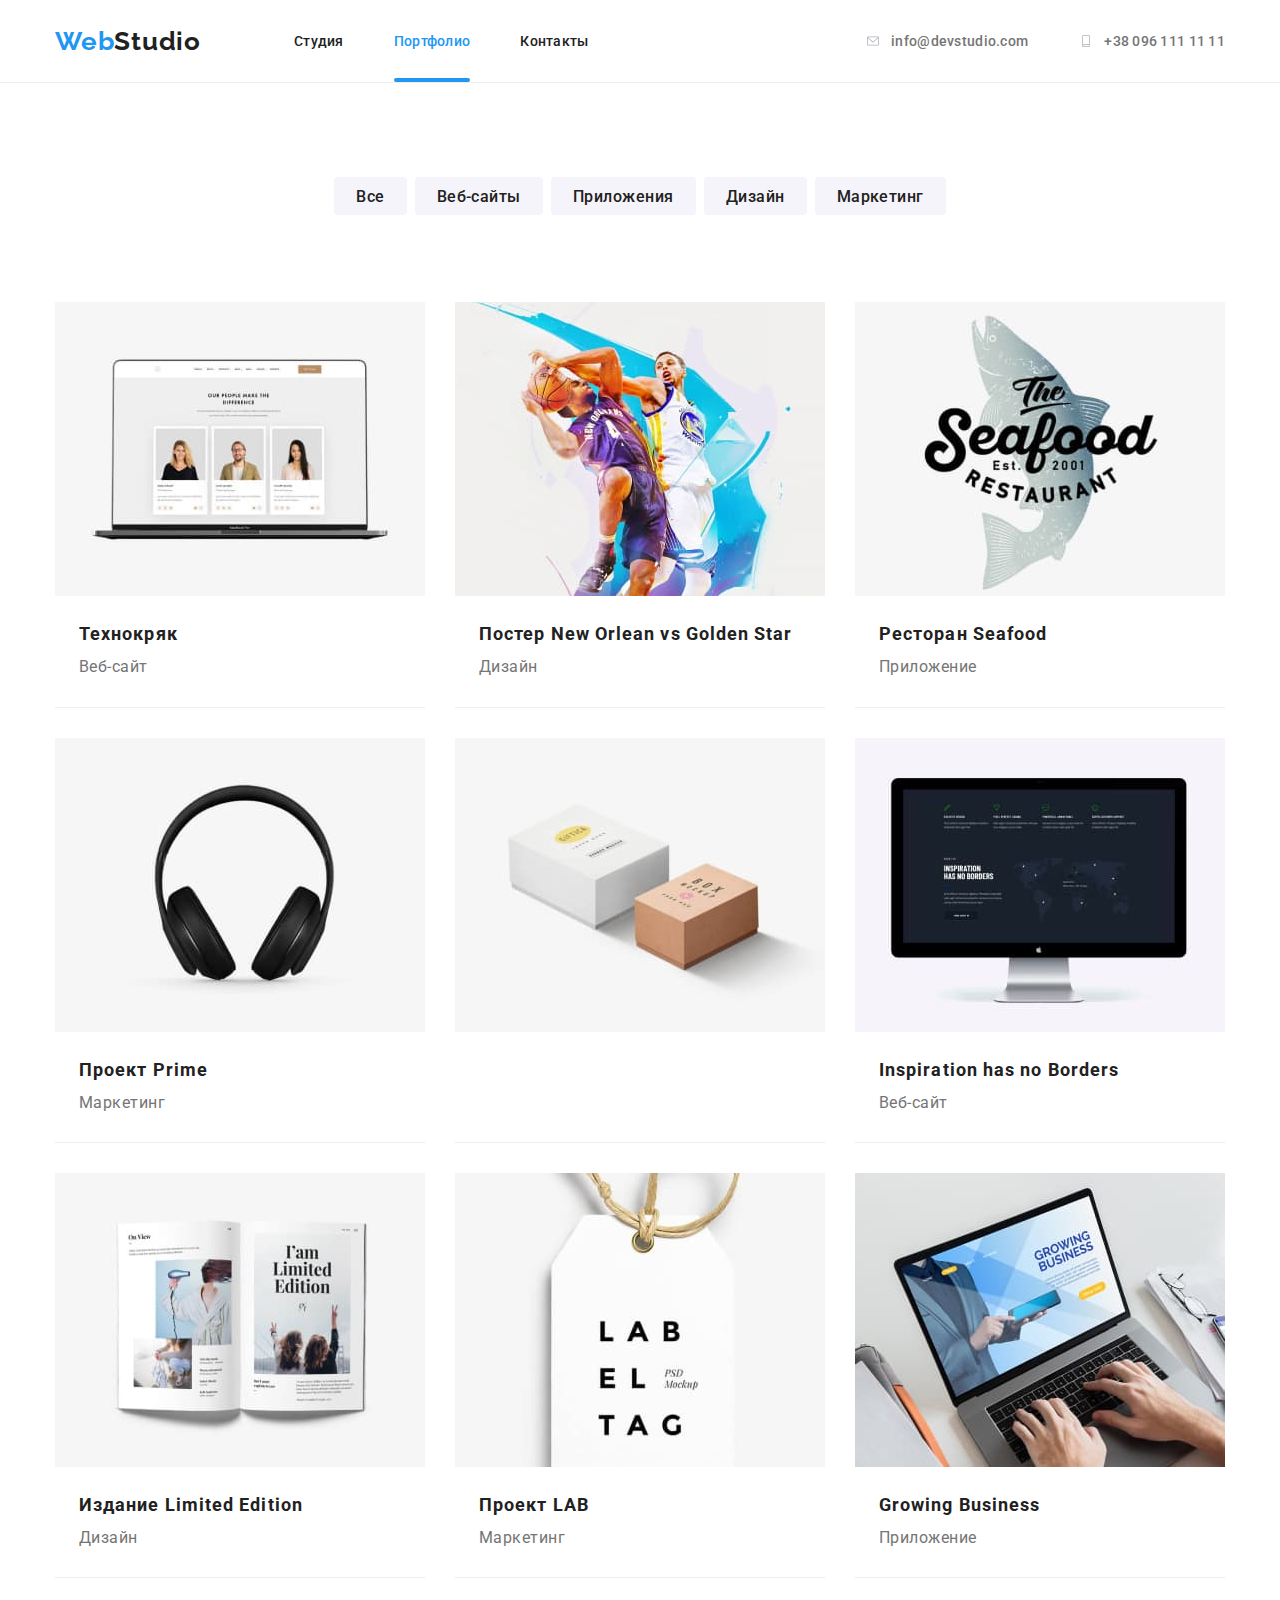
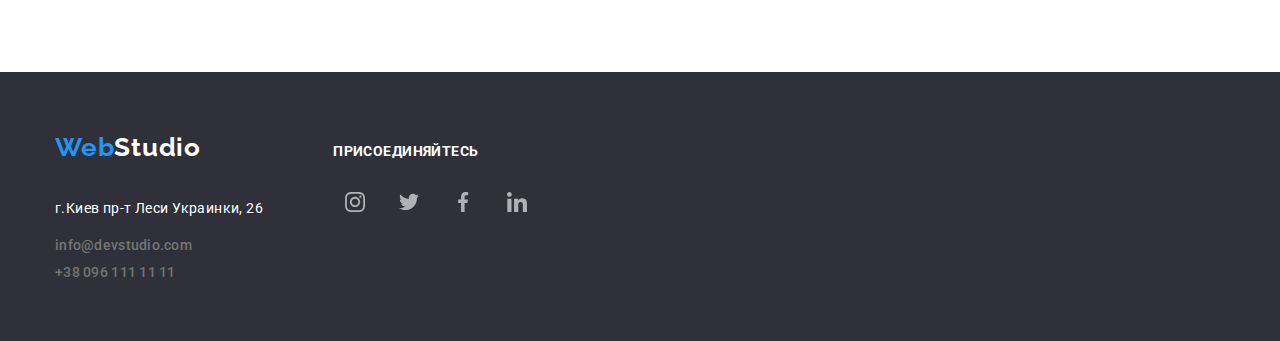
==== commit 6ed511ec: "portfolio cards transition done" ====
--- a/portfolio.html
+++ b/portfolio.html
@@ -72,11 +72,13 @@
         <ul class="portfolio-projects-list list">
           <li class="portfolio-projects-list-item">
             <a class="portfolio-project-card-link link" href="">
-              <img class="portfolio-project-photo" src="./img/img_porfolio/img01.jpg" alt="вебсайт Технокряк"
-                width="370">
-              <div class="overlay">
-                <p class="overlay-text">Технокряк это современная площадка распространения коронавируса. Компании
-                  используют эту платформу для цифрового шпионажа и атак на защищённые сервера конкурентов.</p>
+              <div class="portfolio-thumb">
+                <img class="portfolio-project-photo" src="./img/img_porfolio/img01.jpg" alt="вебсайт Технокряк"
+                  width="370">
+                <div class="overlay">
+                  <p class="overlay-text">Технокряк это современная площадка распространения коронавируса. Компании
+                    используют эту платформу для цифрового шпионажа и атак на защищённые сервера конкурентов.</p>
+                </div>
               </div>
               <div class="portfolio-project-card-text">
                 <h2 class="project-title">Технокряк</h2>
@@ -86,11 +88,13 @@
           </li>
           <li class="portfolio-projects-list-item">
             <a class="portfolio-project-card-link link" href="">
-              <img class="portfolio-project-photo" src="./img/img_porfolio/img02.jpg" alt="дизайн постера New Orlean"
-                width="370">
-              <div class="overlay">
-                <p class="overlay-text">Технокряк это современная площадка распространения коронавируса. Компании
-                  используют эту платформу для цифрового шпионажа и атак на защищённые сервера конкурентов.</p>
+              <div class="portfolio-thumb">
+                <img class="portfolio-project-photo" src="./img/img_porfolio/img02.jpg" alt="дизайн постера New Orlean"
+                  width="370">
+                <div class="overlay">
+                  <p class="overlay-text">Технокряк это современная площадка распространения коронавируса. Компании
+                    используют эту платформу для цифрового шпионажа и атак на защищённые сервера конкурентов.</p>
+                </div>
               </div>
               <div class="portfolio-project-card-text">
                 <h2 class="project-title">Постер New Orlean vs Golden Star</h2>
@@ -100,11 +104,13 @@
           </li>
           <li class="portfolio-projects-list-item">
             <a class="portfolio-project-card-link link" href="">
-              <img class="portfolio-project-photo" src="./img/img_porfolio/img03.jpg" alt="приложение ресторана Seafood"
-                width="370">
-              <div class="overlay">
-                <p class="overlay-text">Технокряк это современная площадка распространения коронавируса. Компании
-                  используют эту платформу для цифрового шпионажа и атак на защищённые сервера конкурентов.</p>
+              <div class="portfolio-thumb">
+                <img class="portfolio-project-photo" src="./img/img_porfolio/img03.jpg"
+                  alt="приложение ресторана Seafood" width="370">
+                <div class="overlay">
+                  <p class="overlay-text">Технокряк это современная площадка распространения коронавируса. Компании
+                    используют эту платформу для цифрового шпионажа и атак на защищённые сервера конкурентов.</p>
+                </div>
               </div>
               <div class="portfolio-project-card-text">
                 <h2 class="project-title">Ресторан Seafood</h2>
@@ -114,11 +120,13 @@
           </li>
           <li class="portfolio-projects-list-item">
             <a class="portfolio-project-card-link link" href="">
-              <img class="portfolio-project-photo" src="./img/img_porfolio/img04.jpg" alt="маркетинг проекта Prime"
-                width="370">
-              <div class="overlay">
-                <p class="overlay-text">Технокряк это современная площадка распространения коронавируса. Компании
-                  используют эту платформу для цифрового шпионажа и атак на защищённые сервера конкурентов.</p>
+              <div class="portfolio-thumb">
+                <img class="portfolio-project-photo" src="./img/img_porfolio/img04.jpg" alt="маркетинг проекта Prime"
+                  width="370">
+                <div class="overlay">
+                  <p class="overlay-text">Технокряк это современная площадка распространения коронавируса. Компании
+                    используют эту платформу для цифрового шпионажа и атак на защищённые сервера конкурентов.</p>
+                </div>
               </div>
               <div class="portfolio-project-card-text">
                 <h2 class="project-title">Проект Prime</h2>
@@ -128,25 +136,29 @@
           </li>
           <li class="portfolio-projects-list-item">
             <a class="portfolio-project-card-link link" href="">
-              <img class="portfolio-project-photo" src="./img/img_porfolio/img05.jpg" alt="приложение Boxes"
-                width="370">
-              <div class="overlay">
-                <p class="overlay-text">Технокряк это современная площадка распространения коронавируса. Компании
-                  используют эту платформу для цифрового шпионажа и атак на защищённые сервера конкурентов.</p>
-              </div>
-              <div class="portfolio-project-card-text">
-                <h2 class="project-title">Проект Boxes</h2>
-                <p class="project-description">Приложение</p>
-              </div>
-            </a>
-          </li>
-          <li class="portfolio-projects-list-item">
-            <a class="portfolio-project-card-link link" href="">
-              <img class="portfolio-project-photo" src="./img/img_porfolio/img06.jpg" alt="вебсайт Inspiration"
-                width="370">
-              <div class="overlay">
-                <p class="overlay-text">Технокряк это современная площадка распространения коронавируса. Компании
-                  используют эту платформу для цифрового шпионажа и атак на защищённые сервера конкурентов.</p>
+              <div class="portfolio-thumb">
+                <img class="portfolio-project-photo" src="./img/img_porfolio/img05.jpg" alt="приложение Boxes"
+                  width="370">
+                <div class="overlay">
+                  <p class="overlay-text">Технокряк это современная площадка распространения коронавируса. Компании
+                    используют эту платформу для цифрового шпионажа и атак на защищённые сервера конкурентов.</p>
+                </div>
+                <div class="portfolio-project-card-text">
+                  <h2 class="project-title">Проект Boxes</h2>
+                  <p class="project-description">Приложение</p>
+                </div>
+              </div>
+            </a>
+          </li>
+          <li class="portfolio-projects-list-item">
+            <a class="portfolio-project-card-link link" href="">
+              <div class="portfolio-thumb">
+                <img class="portfolio-project-photo" src="./img/img_porfolio/img06.jpg" alt="вебсайт Inspiration"
+                  width="370">
+                <div class="overlay">
+                  <p class="overlay-text">Технокряк это современная площадка распространения коронавируса. Компании
+                    используют эту платформу для цифрового шпионажа и атак на защищённые сервера конкурентов.</p>
+                </div>
               </div>
               <div class="portfolio-project-card-text">
                 <h2 class="project-title">Inspiration has no Borders</h2>
@@ -156,11 +168,13 @@
           </li>
           <li class="portfolio-projects-list-item">
             <a class="portfolio-project-card-link link" href="">
-              <img class="portfolio-project-photo" src="./img/img_porfolio/img07.jpg"
-                alt="дизайн издания Limited Edition" width="370">
-              <div class="overlay">
-                <p class="overlay-text">Технокряк это современная площадка распространения коронавируса. Компании
-                  используют эту платформу для цифрового шпионажа и атак на защищённые сервера конкурентов.</p>
+              <div class="portfolio-thumb">
+                <img class="portfolio-project-photo" src="./img/img_porfolio/img07.jpg"
+                  alt="дизайн издания Limited Edition" width="370">
+                <div class="overlay">
+                  <p class="overlay-text">Технокряк это современная площадка распространения коронавируса. Компании
+                    используют эту платформу для цифрового шпионажа и атак на защищённые сервера конкурентов.</p>
+                </div>
               </div>
               <div class="portfolio-project-card-text">
                 <h2 class="project-title">Издание Limited Edition</h2>
@@ -170,11 +184,13 @@
           </li>
           <li class="portfolio-projects-list-item">
             <a class="portfolio-project-card-link link" href="">
-              <img class="portfolio-project-photo" src="./img/img_porfolio/img08.jpg" alt="маркетинг проекта LAB"
-                width="370">
-              <div class="overlay">
-                <p class="overlay-text">Технокряк это современная площадка распространения коронавируса. Компании
-                  используют эту платформу для цифрового шпионажа и атак на защищённые сервера конкурентов.</p>
+              <div class="portfolio-thumb">
+                <img class="portfolio-project-photo" src="./img/img_porfolio/img08.jpg" alt="маркетинг проекта LAB"
+                  width="370">
+                <div class="overlay">
+                  <p class="overlay-text">Технокряк это современная площадка распространения коронавируса. Компании
+                    используют эту платформу для цифрового шпионажа и атак на защищённые сервера конкурентов.</p>
+                </div>
               </div>
               <div class="portfolio-project-card-text">
                 <h2 class="project-title">Проект LAB</h2>
@@ -184,11 +200,13 @@
           </li>
           <li class="portfolio-projects-list-item">
             <a class="portfolio-project-card-link link" href="">
-              <img class="portfolio-project-photo" src="./img/img_porfolio/img09.jpg" alt="приложение Growing Business"
-                width="370">
-              <div class="overlay">
-                <p class="overlay-text">Технокряк это современная площадка распространения коронавируса. Компании
-                  используют эту платформу для цифрового шпионажа и атак на защищённые сервера конкурентов.</p>
+              <div class="portfolio-thumb">
+                <img class="portfolio-project-photo" src="./img/img_porfolio/img09.jpg"
+                  alt="приложение Growing Business" width="370">
+                <div class="overlay">
+                  <p class="overlay-text">Технокряк это современная площадка распространения коронавируса. Компании
+                    используют эту платформу для цифрового шпионажа и атак на защищённые сервера конкурентов.</p>
+                </div>
               </div>
               <div class="portfolio-project-card-text">
                 <h2 class="project-title">Growing Business</h2>
--- a/css/styles.css
+++ b/css/styles.css
@@ -506,7 +506,7 @@
 .our-clients-list {
   display: flex;
   flex-direction: row;
-  flex-wrap: no-wrap;
+  flex-wrap: nowrap;
   margin-left: -30px;
   margin-top: -30px;
 }
@@ -690,37 +690,24 @@
   margin-bottom: 4px;
 }
 
-.portfolio-project-card-link {
+.portfolio-thumb {
   position: relative;
-}
-.overlay {
-  display: block;
-  position: absolute;
-  bottom: -2 * 294px;
-  left: 0;
   width: 370px;
   height: 294px;
+  overflow: hidden;
+}
+.overlay {
+  display: block;
+  position: absolute;
+  top: 100%;
+  left: 0;
+  width: 100%;
+  height: 100%;
   background-color: rgba(33, 150, 243, 0.9);
   z-index: 1;
   opacity: 0;
   transition: opacity 1250ms cubic-bezier(0.4, 0, 0.2, 1),
     transform 1250ms cubic-bezier(0.4, 0, 0.2, 1);
-  /* animation-name: slide-up;
-  animation-duration: 1000ms;
-  animation-timing-function: cubic-bezier(0.4, 0, 0.2, 1);
-  animation-iteration-count: 1; */
-}
-
-/* @keyframes slide-up {
-  0% {
-    .overlay {bottom: -2 * 294px;  left: 0;}
-  }
-  50% {}
-  100% {}
-} */
-.portfolio-project-card-text {
-  background-color: #fff;
-  z-index: 3;
 }
 .overlay-text {
   display: block;
@@ -739,7 +726,7 @@
 }
 .portfolio-projects-list-item:hover .overlay {
   opacity: 1;
-  transform: translateY(-294px);
+  transform: translateY(-100%);
 }
 .portfolio-projects-list-item:focus .overlay {
   opacity: 1;
